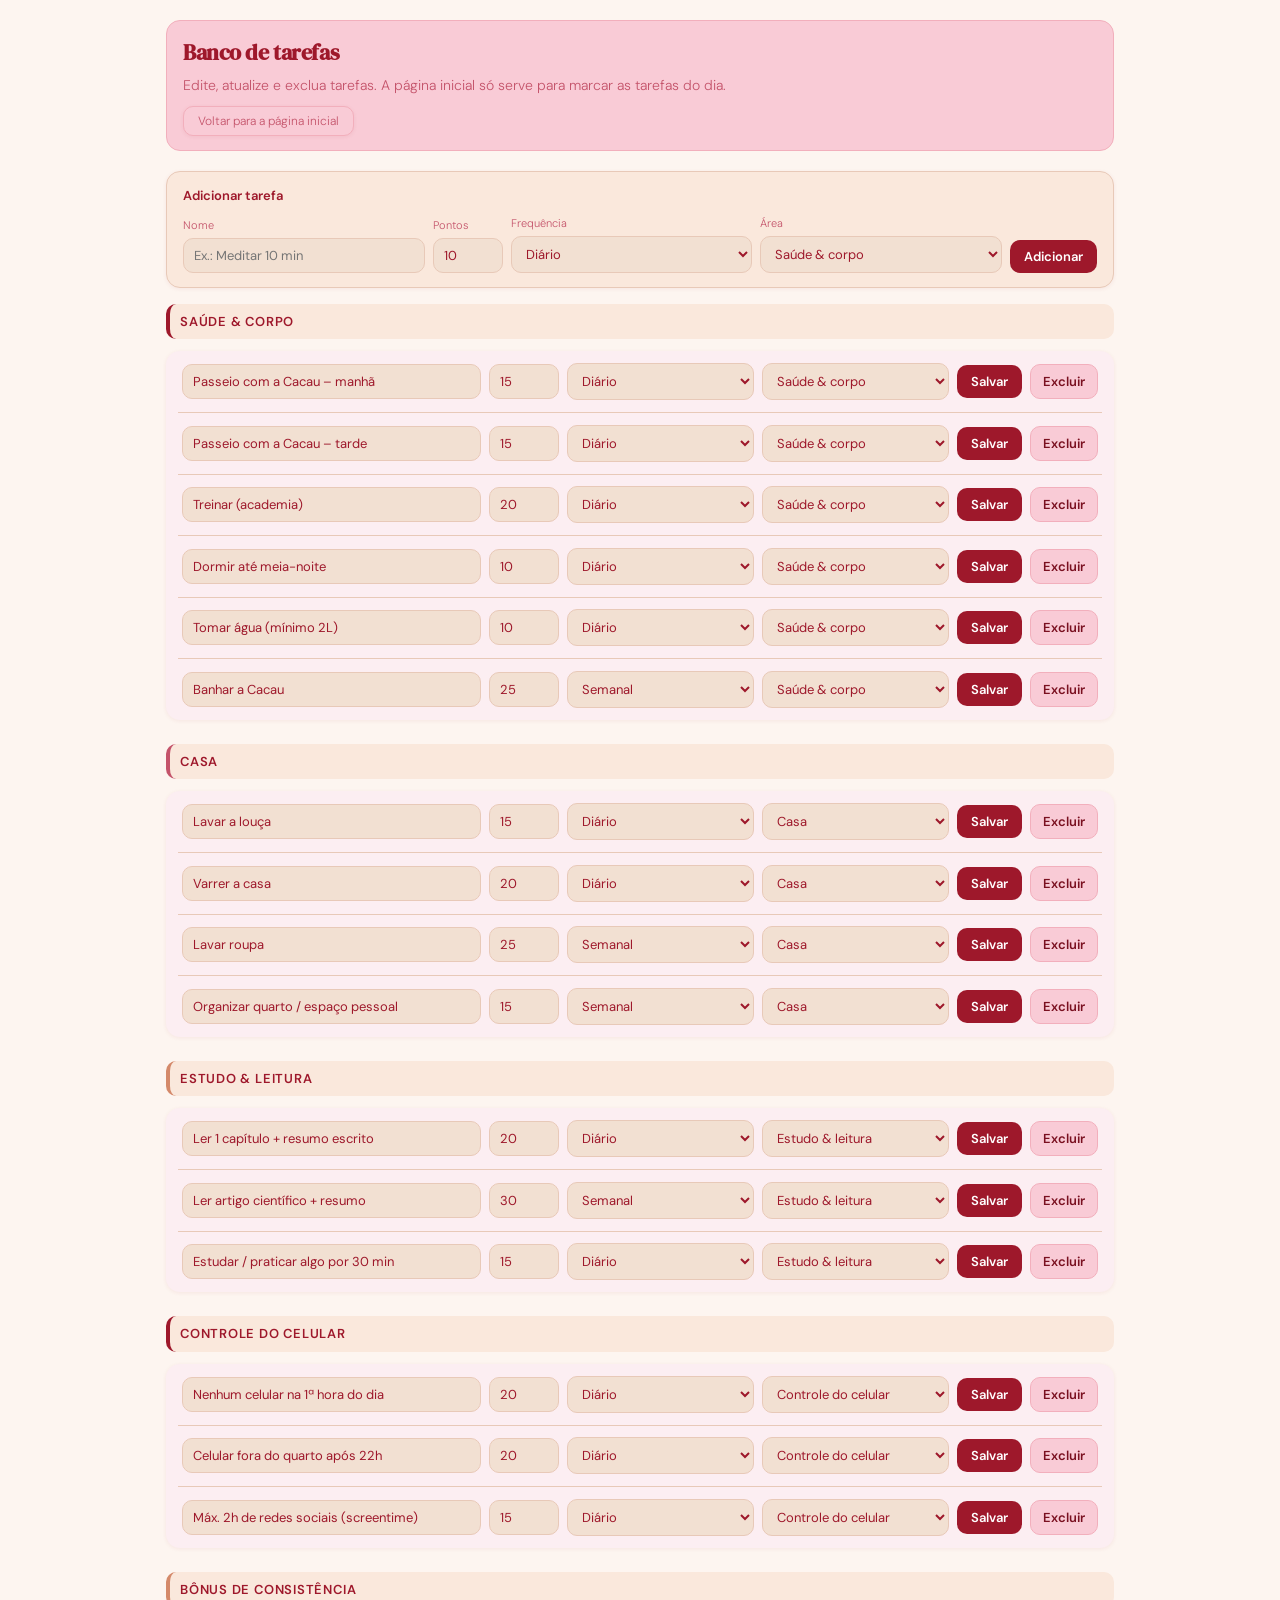
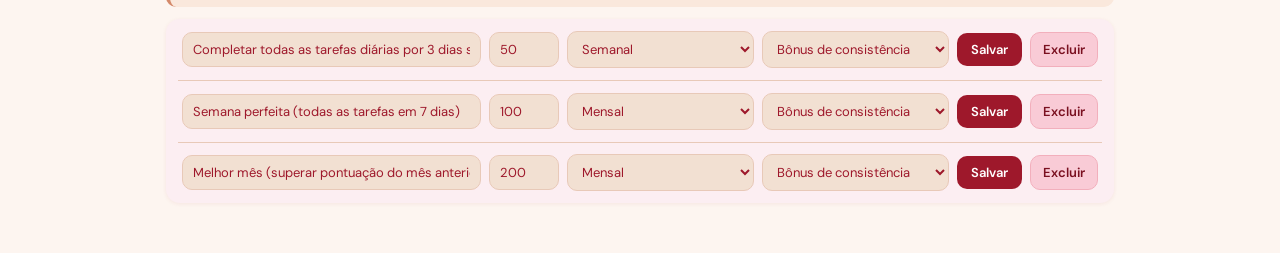
==== tarefas_banco.html @ 7c619a6f "Initial commit" ====
<!DOCTYPE html>
<html lang="pt-BR">
<head>
  <meta charset="utf-8">
  <meta name="viewport" content="width=device-width, initial-scale=1">
  <title>Banco de tarefas</title>
  <link rel="stylesheet" href="sistema_de_pontos_rotina.css">
  <link rel="icon" href="icon.png" type="image/png">
</head>
<body>
  <div class="page">
    <header class="page-header">
      <h1 class="page-title">Banco de tarefas</h1>
      <p class="page-lead">
        Edite, atualize e exclua tarefas. A página inicial só serve para marcar as tarefas do dia.
      </p>
      <div style="margin-top: 10px; display: flex; gap: 10px; flex-wrap: wrap; align-items: center;">
        <a class="reset-btn" href="sistema_de_pontos_rotina.html" style="text-decoration: none; display: inline-flex; align-items: center; justify-content: center;">
          Voltar para a página inicial
        </a>
      </div>
    </header>

    <section class="add-task-card" aria-label="Adicionar tarefa">
      <h2 class="add-task-title">Adicionar tarefa</h2>
      <form class="add-task-grid" id="add-task-form" autocomplete="off">
        <div class="add-task-field add-task-field--wide">
          <label for="add-task-name">Nome</label>
          <input type="text" id="add-task-name" required maxlength="120" placeholder="Ex.: Meditar 10 min">
        </div>
        <div class="add-task-field">
          <label for="add-task-pts">Pontos</label>
          <input type="number" id="add-task-pts" value="10" min="1" max="999" step="1" required>
        </div>
        <div class="add-task-field">
          <label for="add-task-freq">Frequência</label>
          <select id="add-task-freq">
            <option value="diário">Diário</option>
            <option value="semanal">Semanal</option>
            <option value="mensal">Mensal</option>
          </select>
        </div>
        <div class="add-task-field">
          <label for="add-task-section">Área</label>
          <select id="add-task-section"></select>
        </div>
        <div class="add-task-field add-task-field--wide">
          <button type="submit" class="add-task-submit">Adicionar</button>
        </div>
      </form>
    </section>

    <div id="admin-mount"></div>
  </div>

  <script>
    const STORAGE_KEY = 'sistemaPontosRotina_v2';
    const STORAGE_KEY_V1 = 'sistemaPontosRotina_v1';

    const SECTION_META = [
      { key: 'saude', label: 'Saúde & corpo', titleClass: 'section-title--tight section-title--saude' },
      { key: 'casa', label: 'Casa', titleClass: 'section-title--casa' },
      { key: 'estudo', label: 'Estudo & leitura', titleClass: 'section-title--estudo' },
      { key: 'cel', label: 'Controle do celular', titleClass: 'section-title--cel' },
      { key: 'bonus', label: 'Bônus de consistência', titleClass: 'section-title--bonus' }
    ];

    const DEFAULT_TASKS_ALL = [
      { id: 't01', name: 'Passeio com a Cacau – manhã', pts: 15, freq: 'diário', section: 'saude' },
      { id: 't02', name: 'Passeio com a Cacau – tarde', pts: 15, freq: 'diário', section: 'saude' },
      { id: 't03', name: 'Treinar (academia)', pts: 20, freq: 'diário', section: 'saude' },
      { id: 't04', name: 'Dormir até meia-noite', pts: 10, freq: 'diário', section: 'saude' },
      { id: 't05', name: 'Tomar água (mínimo 2L)', pts: 10, freq: 'diário', section: 'saude' },
      { id: 't06', name: 'Banhar a Cacau', pts: 25, freq: 'semanal', section: 'saude' },
      { id: 't07', name: 'Lavar a louça', pts: 15, freq: 'diário', section: 'casa' },
      { id: 't08', name: 'Varrer a casa', pts: 20, freq: 'diário', section: 'casa' },
      { id: 't09', name: 'Lavar roupa', pts: 25, freq: 'semanal', section: 'casa' },
      { id: 't10', name: 'Organizar quarto / espaço pessoal', pts: 15, freq: 'semanal', section: 'casa' },
      { id: 't11', name: 'Ler 1 capítulo + resumo escrito', pts: 20, freq: 'diário', section: 'estudo' },
      { id: 't12', name: 'Ler artigo científico + resumo', pts: 30, freq: 'semanal', section: 'estudo' },
      { id: 't13', name: 'Estudar / praticar algo por 30 min', pts: 15, freq: 'diário', section: 'estudo' },
      { id: 't14', name: 'Nenhum celular na 1ª hora do dia', pts: 20, freq: 'diário', section: 'cel' },
      { id: 't15', name: 'Celular fora do quarto após 22h', pts: 20, freq: 'diário', section: 'cel' },
      { id: 't16', name: 'Máx. 2h de redes sociais (screentime)', pts: 15, freq: 'diário', section: 'cel' },
      { id: 't17', name: 'Completar todas as tarefas diárias por 3 dias seguidos', pts: 50, freq: 'semanal', section: 'bonus' },
      { id: 't18', name: 'Semana perfeita (todas as tarefas em 7 dias)', pts: 100, freq: 'mensal', section: 'bonus' },
      { id: 't19', name: 'Melhor mês (superar pontuação do mês anterior)', pts: 200, freq: 'mensal', section: 'bonus' }
    ];

    function cloneTasks(arr) {
      return JSON.parse(JSON.stringify(arr));
    }

    function newTaskId() {
      return 't_' + Date.now().toString(36) + '_' + Math.random().toString(36).slice(2, 8);
    }

    function normalizeTasks(arr) {
      const allowedFreq = { 'diário': 1, 'semanal': 1, 'mensal': 1 };
      const allowedSec = { saude: 1, casa: 1, estudo: 1, cel: 1, bonus: 1 };
      const out = [];
      const seen = {};
      (Array.isArray(arr) ? arr : []).forEach(function (t) {
        let id = String(t.id || '').trim();
        if (!id) id = newTaskId();
        while (seen[id]) id = newTaskId();
        seen[id] = 1;
        const section = allowedSec[t.section] ? t.section : 'saude';
        const freq = allowedFreq[t.freq] ? t.freq : 'diário';
        let pts = parseInt(t.pts, 10);
        if (!pts || pts < 1) pts = 1;
        if (pts > 999) pts = 999;
        let name = String(t.name || '').trim();
        if (!name) name = 'Tarefa';
        out.push({ id: id, name: name, pts: pts, freq: freq, section: section });
      });
      return out;
    }

    function loadState() {
      const empty = { rate: 0.25, days: {}, tasks: cloneTasks(DEFAULT_TASKS_ALL) };
      try {
        let raw = localStorage.getItem(STORAGE_KEY);
        if (!raw) {
          const oldRaw = localStorage.getItem(STORAGE_KEY_V1);
          if (oldRaw) {
            const o = JSON.parse(oldRaw);
            const rate = typeof o.rate === 'number' && !isNaN(o.rate) ? o.rate : 0.25;
            const days = o.days && typeof o.days === 'object' && !Array.isArray(o.days) ? o.days : {};
            const migrated = { rate: rate, days: days, tasks: cloneTasks(DEFAULT_TASKS_ALL) };
            try { localStorage.setItem(STORAGE_KEY, JSON.stringify(migrated)); } catch (e2) { /* ignore */ }
            return migrated;
          }
          return empty;
        }

        const o = JSON.parse(raw);
        const rate = typeof o.rate === 'number' && !isNaN(o.rate) ? o.rate : 0.25;
        const days = o.days && typeof o.days === 'object' && !Array.isArray(o.days) ? o.days : {};
        var tasks;
        if (Array.isArray(o.tasks)) tasks = normalizeTasks(o.tasks);
        else tasks = cloneTasks(DEFAULT_TASKS_ALL);
        return { rate: rate, days: days, tasks: tasks };
      } catch (e) {
        return empty;
      }
    }

    function persist() {
      try {
        localStorage.setItem(STORAGE_KEY, JSON.stringify({
          rate: state.rate,
          days: state.days,
          tasks: state.tasks
        }));
      } catch (e) { /* quota / private mode */ }
    }

    function pruneDayTaskIds() {
      var valid = {};
      state.tasks.forEach(function (t) { valid[t.id] = 1; });
      Object.keys(state.days).forEach(function (d) {
        var arr = state.days[d];
        if (!Array.isArray(arr)) return;
        var f = arr.filter(function (id) { return valid[id]; });
        if (f.length === 0) delete state.days[d];
        else if (f.length !== arr.length) state.days[d] = f;
      });
    }

    function fillSectionSelect() {
      const sel = document.getElementById('add-task-section');
      sel.innerHTML = '';
      SECTION_META.forEach(function (sec) {
        const opt = document.createElement('option');
        opt.value = sec.key;
        opt.textContent = sec.label;
        sel.appendChild(opt);
      });
    }

    function renderTasks() {
      const mount = document.getElementById('admin-mount');
      mount.innerHTML = '';
      const bySection = {};
      state.tasks.forEach(function (t) {
        if (!bySection[t.section]) bySection[t.section] = [];
        bySection[t.section].push(t);
      });

      SECTION_META.forEach(function (sec) {
        const list = bySection[sec.key];
        if (!list || list.length === 0) return;

        const title = document.createElement('div');
        title.className = 'section-title ' + sec.titleClass;
        title.textContent = sec.label;
        mount.appendChild(title);

        const card = document.createElement('div');
        card.className = 'task-card';

        list.forEach(function (task, idx) {
          if (idx > 0) {
            const div = document.createElement('div');
            div.className = 'divider';
            card.appendChild(div);
          }

          const row = document.createElement('div');
          row.className = 'admin-task-row';
          row.dataset.taskId = task.id;

          row.innerHTML = '' +
            '<input class="admin-task-input admin-task-input--name" type="text" maxlength="120" value="' + escapeHtml(task.name) + '" aria-label="Nome">' +
            '<input class="admin-task-input admin-task-input--pts" type="number" min="1" max="999" step="1" value="' + String(task.pts) + '" aria-label="Pontos">' +
            buildFreqSelect(task.freq) +
            buildSectionSelect(task.section) +
            '<button type="button" class="admin-task-save">Salvar</button>' +
            '<button type="button" class="admin-task-del">Excluir</button>';

          card.appendChild(row);
        });

        mount.appendChild(card);
      });
    }

    function buildFreqSelect(selected) {
      const daily = selected === 'diário' ? 'selected' : '';
      const weekly = selected === 'semanal' ? 'selected' : '';
      const monthly = selected === 'mensal' ? 'selected' : '';
      return '' +
        '<select class="admin-task-input admin-task-input--freq" aria-label="Frequência">' +
          '<option value="diário" ' + daily + '>Diário</option>' +
          '<option value="semanal" ' + weekly + '>Semanal</option>' +
          '<option value="mensal" ' + monthly + '>Mensal</option>' +
        '</select>';
    }

    function buildSectionSelect(selected) {
      var opts = '';
      SECTION_META.forEach(function (sec) {
        const s = selected === sec.key ? 'selected' : '';
        opts += '<option value="' + sec.key + '" ' + s + '>' + escapeHtml(sec.label) + '</option>';
      });
      return '' +
        '<select class="admin-task-input admin-task-input--section" aria-label="Área">' +
          opts +
        '</select>';
    }

    function escapeHtml(str) {
      return String(str)
        .replace(/&/g, '&amp;')
        .replace(/</g, '&lt;')
        .replace(/>/g, '&gt;')
        .replace(/"/g, '&quot;')
        .replace(/'/g, '&#039;');
    }

    function readRowValues(row) {
      const id = row.dataset.taskId;
      const nameEl = row.querySelector('.admin-task-input--name');
      const ptsEl = row.querySelector('.admin-task-input--pts');
      const freqEl = row.querySelector('.admin-task-input--freq');
      const secEl = row.querySelector('.admin-task-input--section');

      let name = (nameEl.value || '').trim();
      if (!name) name = 'Tarefa';

      let pts = parseInt(ptsEl.value, 10);
      if (!pts || pts < 1) pts = 1;
      if (pts > 999) pts = 999;

      const freq = freqEl.value || 'diário';
      const section = secEl.value || 'saude';

      return { id: id, name: name, pts: pts, freq: freq, section: section };
    }

    document.getElementById('admin-mount').addEventListener('click', function (e) {
      const saveBtn = e.target.closest('.admin-task-save');
      const delBtn = e.target.closest('.admin-task-del');

      const row = e.target.closest('.admin-task-row');
      if (!row) return;

      if (delBtn) {
        e.preventDefault();
        var id = row.dataset.taskId;
        if (!confirm('Excluir esta tarefa?')) return;
        const idx = state.tasks.findIndex(function (t) { return t.id === id; });
        if (idx !== -1) state.tasks.splice(idx, 1);
        pruneDayTaskIds();
        persist();
        renderTasks();
        return;
      }

      if (saveBtn) {
        e.preventDefault();
        var values = readRowValues(row);
        const t = state.tasks.find(function (x) { return x.id === values.id; });
        if (!t) return;
        t.name = values.name;
        t.pts = values.pts;
        t.freq = values.freq;
        t.section = values.section;
        persist();
        pruneDayTaskIds();
        renderTasks();
      }
    });

    document.getElementById('add-task-form').addEventListener('submit', function (e) {
      e.preventDefault();
      const nameEl = document.getElementById('add-task-name');
      const ptsEl = document.getElementById('add-task-pts');
      const freqEl = document.getElementById('add-task-freq');
      const secEl = document.getElementById('add-task-section');

      let pts = parseInt(ptsEl.value, 10);
      if (!pts || pts < 1) pts = 1;
      if (pts > 999) pts = 999;

      const name = (nameEl.value || '').trim() || 'Tarefa';
      const freq = freqEl.value || 'diário';
      const section = secEl.value || 'saude';

      state.tasks.push({
        id: newTaskId(),
        name: name,
        pts: pts,
        freq: freq,
        section: section
      });

      nameEl.value = '';
      ptsEl.value = '10';
      persist();
      renderTasks();
    });

    const state = loadState();
    fillSectionSelect();
    pruneDayTaskIds();
    renderTasks();
  </script>
</body>
</html>
---- sistema_de_pontos_rotina.css ----
/* Google Fonts */
@import url('https://fonts.googleapis.com/css2?family=DM+Serif+Display:ital@0;1&family=DM+Sans:wght@300;400;500&display=swap');

/* ─────────────────────────────────────────────
   TOKENS DE COR — paleta completa expandida
   ───────────────────────────────────────────── */
:root {
  /* Originais */
  --rosa-claro:   #F9CBD6;
  --rosa-medio:   #F2AFBC;
  --vinho:        #9E182B;
  --bege:         #F2E0D2;

  /* Novos — complementares */
  --bg-page:      #FDF5F0;   /* fundo geral (mais claro que o bege) */
  --bg-card:      #FAE8DC;   /* cards neutros */
  --bg-card-alt:  #FCEEF2;   /* cards tom rosa pálido */
  --rosa-hover:   #E8A0B0;   /* hover de elementos rosa */
  --rosa-escuro:  #C4536A;   /* labels, ícones, subtextos de destaque */
  --vinho-deep:   #7A1020;   /* hover do vinho / texto máximo */
  --bege-rosado:  #E8C9B8;   /* bordas bege / divisores */
  --terracota:    #D4896A;   /* subtextos quentes / pts concluídos */

  /* Mapeamento para as variáveis usadas no CSS */
  --font-sans: 'DM Sans', system-ui, -apple-system, sans-serif;
  --color-text-primary:        var(--vinho);
  --color-text-secondary:      var(--rosa-escuro);
  --color-background-primary:  var(--bege);
  --color-background-secondary: var(--rosa-claro);
  --color-border-secondary:    var(--rosa-medio);
  --color-border-tertiary:     var(--rosa-medio);
  --border-radius-md: 10px;
  --border-radius-lg: 14px;
  --accent-green:  var(--vinho);
  --accent-amber:  var(--terracota);
  --page-bg:       var(--bg-page);
  --shadow-card:   0 1px 4px rgba(158, 24, 43, 0.07);
}

*,
*::before,
*::after {
  box-sizing: border-box;
  margin: 0;
  padding: 0;
}

html {
  -webkit-text-size-adjust: 100%;
}

body {
  font-family: var(--font-sans);
  font-weight: 300;
  line-height: 1.5;
  color: var(--color-text-primary);
  background: var(--page-bg);
  min-height: 100vh;
}

/* ── Tipografia ── */
.heading,
.stat-value,
.page-title,
.metric-value,
.calendar-selected strong {
  font-family: 'DM Serif Display', serif;
  font-weight: 400;
}

.label, .badge {
  font-family: 'DM Sans', sans-serif;
  font-weight: 400;
}

/* ── Layout ── */
.page {
  max-width: 980px;
  margin: 0 auto;
  padding: 1.25rem 1rem 2.5rem;
}

/* ── Cabeçalho ── */
.page-header {
  margin-bottom: 1.25rem;
  padding: 16px 16px 14px;
  background: var(--rosa-claro);
  border: 0.5px solid var(--rosa-medio);
  border-radius: var(--border-radius-lg);
}

.page-title {
  font-size: 1.35rem;
  font-weight: 600;
  letter-spacing: -0.02em;
  color: var(--vinho);
}

.page-lead {
  margin-top: 0.35rem;
  font-size: 0.875rem;
  color: var(--rosa-escuro);
}

/* ── Grid principal ── */
.container {
  padding: 0;
  max-width: 100%;
}

@media (min-width: 641px) {
  .container {
    display: block;
    position: relative;
    /* Reserva espaço à direita para o calendário não sobrepor o conteúdo */
    padding-right: calc(clamp(220px, 26vw, 280px) + 18px);
  }

  .calendar-card {
    width: clamp(260px, 26vw, 280px);
    position: absolute;
    right: 0;
    top: 0;
    aspect-ratio: 1 / 1;
    padding: 8px 10px 10px;
    margin-bottom: 0;
    overflow: visible;
    display: flex;
    flex-direction: column;
    gap: 4px;
  }

  .calendar-head   { flex-wrap: nowrap; gap: 4px; margin-bottom: 0; }
  .calendar-title  { font-size: 0.9rem; white-space: nowrap; overflow: visible; text-overflow: clip; }
  .cal-nav         { width: 26px; height: 26px; font-size: 1rem; }
  .cal-today       { padding: 5px 10px; font-size: 10px; }
  .calendar-weekdays { gap: 1px; margin-bottom: 0; font-size: 9px; letter-spacing: 0.03em; }
  .calendar-grid   { gap: 1px; flex: 1 1 auto; min-height: 0; }
  .cal-cell        { max-height: 24px; font-size: 11px; border-radius: 7px; }

  .cal-cell--haspts:not(.cal-cell--selected)::after { bottom: 3px; width: 3px; height: 3px; }
  .cal-cell--full:not(.cal-cell--selected)::after   { width: 4px; height: 4px; }

  .calendar-selected {
    margin-top: 0;
    font-size: 9px;
    white-space: nowrap;
    overflow: hidden;
    text-overflow: ellipsis;
  }

  /* Sem grid: essas regras viram no-op */
}

@media (max-width: 640px) {
  .container { display: block; }
}

@media (min-width: 641px) and (max-width: 820px) {
  .summary-grid   { grid-template-columns: repeat(2, minmax(0, 1fr)); }
  .calendar-card  { width: clamp(220px, 30vw, 260px); }
  .container {
    padding-right: calc(clamp(220px, 30vw, 260px) + 18px);
  }
}

/* ── Cards de resumo ── */
.summary-grid {
  display: grid;
  grid-template-columns: repeat(3, minmax(0, 1fr));
  gap: 10px;
  margin-bottom: 0.75rem;
}

.summary-grid .metric {
  background: linear-gradient(160deg, var(--bg-card-alt), var(--bege));
}

@media (max-width: 640px) {
  .summary-grid { grid-template-columns: 1fr; }
}

.metric {
  background: var(--bg-card);
  border: 0.5px solid var(--bege-rosado);
  border-radius: var(--border-radius-md);
  padding: 14px 16px;
  box-shadow: var(--shadow-card);
}

.metric-label {
  font-size: 12px;
  color: var(--rosa-escuro);
  margin-bottom: 4px;
}

.metric-value {
  font-size: 22px;
  font-weight: 600;
  color: var(--vinho);
  letter-spacing: -0.02em;
}

.metric-value--accent { color: var(--vinho); }

.metric-sub {
  font-size: 11px;
  color: var(--terracota);
  margin-top: 2px;
}

.metric-input-wrap {
  display: flex;
  align-items: center;
  gap: 6px;
  margin-top: 4px;
}

.rate-input {
  width: 80px;
  font-size: 14px;
  font-weight: 500;
  text-align: center;
}

.rate-input--metric {
  width: 70px;
  font-size: 18px;
  font-weight: 600;
  padding: 0;
  text-align: left;
  color: var(--vinho);
  background: none;
  border: none;
  border-bottom: 1px solid var(--rosa-medio);
  border-radius: 0;
}

.rate-input--metric:focus {
  outline: none;
  border-bottom-color: var(--vinho);
}

/* ── Calendário ── */
.calendar-card {
  background: var(--bg-card);
  border: 0.5px solid var(--bege-rosado);
  border-radius: var(--border-radius-lg);
  padding: 10px 12px 12px;
  margin-bottom: 0.85rem;
  box-shadow: var(--shadow-card);
}

.calendar-head {
  display: flex;
  align-items: center;
  gap: 6px;
  margin-bottom: 8px;
}

.calendar-title {
  flex: 1;
  font-size: 0.95rem;
  font-weight: 600;
  color: var(--vinho);
  text-align: center;
  text-transform: capitalize;
}

.cal-nav {
  width: 30px;
  height: 30px;
  font-size: 1.12rem;
  line-height: 1;
  font-family: inherit;
  color: var(--rosa-escuro);
  background: var(--rosa-claro);
  border: 0.5px solid var(--rosa-medio);
  border-radius: var(--border-radius-md);
  cursor: pointer;
  display: flex;
  align-items: center;
  justify-content: center;
  transition: background 0.15s, border-color 0.15s;
}

.cal-nav:hover {
  background: var(--rosa-hover);
  border-color: var(--rosa-escuro);
}

.cal-nav:focus-visible {
  outline: 2px solid var(--vinho);
  outline-offset: 2px;
}

.cal-today {
  font-size: 11px;
  font-family: inherit;
  font-weight: 500;
  color: var(--vinho);
  background: transparent;
  border: 0.5px solid var(--vinho);
  border-radius: var(--border-radius-md);
  padding: 6px 10px;
  cursor: pointer;
  white-space: nowrap;
  transition: background 0.15s, color 0.15s;
}

.cal-today:hover {
  background: rgba(158, 24, 43, 0.08);
}

.cal-today:focus-visible {
  outline: 2px solid var(--vinho);
  outline-offset: 2px;
}

.calendar-weekdays {
  display: grid;
  grid-template-columns: repeat(7, 1fr);
  gap: 2px;
  margin-bottom: 4px;
  text-align: center;
  font-size: 10px;
  font-weight: 600;
  color: var(--rosa-escuro);
  text-transform: uppercase;
  letter-spacing: 0.04em;
}

.calendar-grid {
  display: grid;
  grid-template-columns: repeat(7, 1fr);
  gap: 2px;
}

.cal-cell {
  aspect-ratio: 1;
  max-height: 34px;
  display: flex;
  flex-direction: column;
  align-items: center;
  justify-content: center;
  font-size: 12px;
  font-weight: 500;
  color: var(--vinho);
  background: var(--rosa-claro);
  border: 0.5px solid transparent;
  border-radius: 9px;
  cursor: pointer;
  font-family: inherit;
  padding: 0;
  position: relative;
  transition: background 0.15s, border-color 0.15s, color 0.15s;
}

.cal-cell:hover:not(:disabled) {
  background: var(--rosa-hover);
  border-color: var(--rosa-medio);
}

.cal-cell:disabled {
  cursor: default;
  opacity: 0.35;
  background: transparent;
}

.cal-cell--muted {
  color: var(--rosa-escuro);
  background: transparent;
}

.cal-cell--today:not(.cal-cell--selected) {
  border-color: var(--rosa-escuro);
}

.cal-cell--selected {
  background: rgba(158, 24, 43, 0.15);
  border-color: var(--vinho);
  color: var(--vinho-deep);
  font-weight: 600;
}

.cal-cell--haspts:not(.cal-cell--selected)::after {
  content: "";
  position: absolute;
  bottom: 4px;
  width: 4px;
  height: 4px;
  border-radius: 50%;
  background: var(--vinho);
}

.cal-cell--full:not(.cal-cell--selected)::after {
  background: var(--terracota);
  width: 5px;
  height: 5px;
}

.cal-cell.cal-cell--pad {
  visibility: hidden;
  pointer-events: none;
  aspect-ratio: 1;
  max-height: 34px;
  background: transparent;
  border: none;
}

.calendar-selected {
  margin-top: 8px;
  font-size: 11px;
  color: var(--rosa-escuro);
  text-align: center;
}

.calendar-selected strong {
  color: var(--vinho);
  font-weight: 600;
}

/* ── Toolbar ── */

.page-toolbar {
  display: flex;
  justify-content: flex-end;
  align-items: center;
  gap: 10px;
  flex-wrap: wrap;
  margin-bottom: 1.25rem;
}

.page-toolbar {
  background: var(--color-background-secondary);
  border: 0.5px solid var(--color-border-tertiary);
  border-radius: var(--border-radius-md);
  padding: 10px 12px;
}

.reset-btn {
  display: inline-flex;
  align-items: center;
  justify-content: center;
  white-space: nowrap;
  line-height: 1;
  font-size: 12px;
  font-family: inherit;
  color: var(--color-text-secondary);
  background: var(--color-background-secondary);
  border: 0.5px solid var(--color-border-tertiary);
  border-radius: var(--border-radius-md);
  padding: 8px 14px;
  cursor: pointer;
  text-decoration: none;
  box-shadow: var(--shadow-card);
  transition: background 0.15s, border-color 0.15s;
}

.reset-btn:visited {
  color: var(--color-text-secondary);
}

.reset-btn:hover {
  background: var(--color-background-primary);
  border-color: var(--color-border-secondary);
}

.reset-btn:focus-visible {
  outline: 2px solid var(--accent-green);
  outline-offset: 2px;
}
/* ── Títulos de seção ── */
.section-title {
  display: flex;
  align-items: center;
  gap: 10px;
  font-size: 13px;
  font-weight: 600;
  color: var(--vinho);
  text-transform: uppercase;
  letter-spacing: 0.06em;
  margin-bottom: 12px;
  margin-top: 1.5rem;
  padding: 8px 10px;
  border-left: 4px solid var(--rosa-medio);
  background: var(--bg-card);
  border-radius: var(--border-radius-md);
}

.section-title.section-title--tight { margin-top: 0; }

/* Cores de destaque por categoria */
.section-title--saude  { border-left-color: var(--vinho); }
.section-title--casa   { border-left-color: var(--rosa-escuro); }
.section-title--estudo { border-left-color: var(--terracota); }
.section-title--cel    { border-left-color: var(--vinho); }
.section-title--bonus  { border-left-color: var(--terracota); }

/* ── Cards de tarefa ── */
.task-card {
  background: var(--bg-card-alt);
  border-radius: var(--border-radius-lg);
  padding: 0;
  margin-bottom: 10px;
  overflow: hidden;
  box-shadow: var(--shadow-card);
}

.sr-only {
  position: absolute;
  width: 1px;
  height: 1px;
  padding: 0;
  margin: -1px;
  overflow: hidden;
  clip: rect(0, 0, 0, 0);
  white-space: nowrap;
  border: 0;
}

/* ── Adicionar tarefa ── */
.add-task-card {
  background: var(--bg-card);
  border: 0.5px solid var(--bege-rosado);
  border-radius: var(--border-radius-lg);
  padding: 14px 16px;
  margin-bottom: 1rem;
  box-shadow: var(--shadow-card);
}

.add-task-title {
  font-size: 13px;
  font-weight: 600;
  color: var(--vinho);
  margin-bottom: 10px;
}

.add-task-grid {
  display: grid;
  grid-template-columns: 1fr 70px 1fr 1fr auto;
  gap: 8px;
  align-items: end;
}

@media (max-width: 640px) {
  .add-task-grid { grid-template-columns: 1fr 1fr; }
  .add-task-grid .add-task-field--wide { grid-column: 1 / -1; }
}

.add-task-field label {
  display: block;
  font-size: 11px;
  color: var(--rosa-escuro);
  margin-bottom: 4px;
}

.add-task-field input,
.add-task-field select {
  width: 100%;
  font-size: 13px;
  font-family: inherit;
  padding: 8px 10px;
  border: 0.5px solid var(--bege-rosado);
  border-radius: var(--border-radius-md);
  background: var(--bege);
  color: var(--vinho);
}

.add-task-field input:focus,
.add-task-field select:focus {
  outline: none;
  border-color: var(--vinho);
  box-shadow: 0 0 0 2px rgba(158, 24, 43, 0.15);
}

.add-task-submit {
  font-size: 13px;
  font-family: inherit;
  font-weight: 600;
  color: #fff;
  background: var(--vinho);
  border: none;
  border-radius: var(--border-radius-md);
  padding: 8px 14px;
  cursor: pointer;
  white-space: nowrap;
  transition: background 0.15s;
}

.add-task-submit:hover {
  background: var(--vinho-deep);
}

.add-task-submit:focus-visible {
  outline: 2px solid var(--vinho);
  outline-offset: 2px;
}

/* ── Linha de tarefa ── */
.task-row {
  display: flex;
  align-items: stretch;
  gap: 0;
  padding: 0;
  transition: background 0.15s;
}

.task-row-main {
  flex: 1;
  display: flex;
  align-items: center;
  gap: 12px;
  padding: 13px 18px;
  min-width: 0;
  cursor: pointer;
  border: none;
  background: var(--bege);
  border-radius: var(--border-radius-md);
  box-shadow: inset 0 0 0 1px rgba(232, 160, 176, 0.5);
  font: inherit;
  text-align: left;
  color: inherit;
  transition: background 0.15s, box-shadow 0.15s;
}

.task-row:hover .task-row-main,
.task-row-main:hover {
  background: var(--bg-card-alt);
  box-shadow: inset 0 0 0 1px rgba(158, 24, 43, 0.25);
}

.task-controls {
  display: flex;
  align-items: center;
  gap: 6px;
  padding: 8px 12px 8px 0;
  flex-shrink: 0;
}

.task-pts-input {
  width: 52px;
  font-size: 13px;
  font-family: inherit;
  font-weight: 600;
  text-align: center;
  padding: 6px 4px;
  border: 0.5px solid var(--bege-rosado);
  border-radius: var(--border-radius-md);
  background: var(--bg-card);
  color: var(--vinho);
}

.task-pts-input:focus {
  outline: none;
  border-color: var(--vinho);
}

.task-remove-btn {
  width: 32px;
  height: 32px;
  display: flex;
  align-items: center;
  justify-content: center;
  font-size: 1.15rem;
  line-height: 1;
  font-family: inherit;
  color: var(--rosa-escuro);
  background: var(--bg-card-alt);
  border: 0.5px solid var(--rosa-medio);
  border-radius: var(--border-radius-md);
  cursor: pointer;
  transition: background 0.15s, color 0.15s;
}

.task-remove-btn:hover {
  background: var(--rosa-hover);
  color: var(--vinho-deep);
  border-color: var(--rosa-escuro);
}

.task-remove-btn:focus-visible {
  outline: 2px solid var(--vinho);
  outline-offset: 2px;
}

.task-row-main:focus-visible {
  outline: none;
  box-shadow: inset 0 0 0 2px var(--vinho);
}

.task-row.done { opacity: 0.55; }

/* ── Checkbox circular ── */
.task-check {
  width: 20px;
  height: 20px;
  border-radius: 50%;
  border: 1.5px solid var(--rosa-medio);
  display: flex;
  align-items: center;
  justify-content: center;
  flex-shrink: 0;
  transition: all 0.15s;
}

.task-row.done .task-check {
  background: var(--vinho);
  border-color: var(--vinho);
}

.checkmark { display: none; color: white; font-size: 11px; font-weight: 700; }
.task-row.done .checkmark { display: block; }

.task-name {
  flex: 1;
  font-size: 14px;
  color: var(--vinho);
  min-width: 0;
}

.task-row.done .task-name {
  text-decoration: line-through;
  color: var(--terracota);
}

.task-pts {
  font-size: 13px;
  font-weight: 600;
  color: var(--vinho);
  white-space: nowrap;
}

.task-freq {
  font-size: 11px;
  color: var(--rosa-escuro);
  background: var(--bg-card-alt);
  border: 0.5px solid var(--rosa-medio);
  border-radius: 4px;
  padding: 2px 6px;
  margin-left: 4px;
  flex-shrink: 0;
}

/* ── Streak ── */
.streak-box {
  background: var(--bg-card);
  border: 0.5px solid var(--bege-rosado);
  border-radius: var(--border-radius-lg);
  padding: 14px 16px;
  margin-bottom: 8px;
}

.streak-title {
  font-size: 13px;
  font-weight: 500;
  color: var(--vinho);
  margin-bottom: 4px;
}

.streak-desc {
  font-size: 12px;
  color: var(--rosa-escuro);
}

.streak-pts {
  font-size: 13px;
  font-weight: 500;
  color: var(--terracota);
  float: right;
}

/* ── Taxa ── */
.rate-row {
  display: flex;
  align-items: center;
  gap: 12px;
  background: var(--bg-card-alt);
  border: 0.5px solid var(--rosa-medio);
  border-radius: var(--border-radius-md);
  padding: 12px 16px;
  margin-bottom: 1rem;
}

.rate-label {
  font-size: 13px;
  color: var(--rosa-escuro);
  flex: 1;
}

.rate-result {
  font-size: 13px;
  font-weight: 500;
  color: var(--vinho);
  white-space: nowrap;
}

/* ── Ações ── */
.ask-actions {
  margin-top: 1.5rem;
  padding-top: 1rem;
  border-top: 1px solid var(--bege-rosado);
}

.ask-btn {
  display: block;
  width: 100%;
  font-size: 13px;
  font-family: inherit;
  color: var(--rosa-escuro);
  background: var(--bg-card-alt);
  border: 0.5px solid var(--rosa-medio);
  border-radius: var(--border-radius-md);
  padding: 12px 16px;
  cursor: pointer;
  text-align: left;
  margin-top: 0.5rem;
  box-shadow: var(--shadow-card);
  transition: background 0.15s, border-color 0.15s;
}

.ask-btn:first-child { margin-top: 0; }

.ask-btn:hover {
  background: var(--rosa-hover);
  border-color: var(--rosa-escuro);
}

.ask-btn:focus-visible {
  outline: 2px solid var(--vinho);
  outline-offset: 2px;
}

/* ── Divisor ── */
.divider {
  height: 0.5px;
  background: var(--bege-rosado);
  margin: 0 12px;
}

/* ── Badges de categoria ── */
.cat-badge {
  display: inline-block;
  font-size: 11px;
  padding: 2px 7px;
  border-radius: 4px;
  margin-right: 6px;
  font-weight: 500;
}

.badge-saude {
  background: var(--rosa-claro);
  color: var(--vinho-deep);
  border: 0.5px solid var(--rosa-medio);
}

.badge-casa {
  background: var(--bg-card);
  color: var(--vinho);
  border: 0.5px solid var(--bege-rosado);
}

.badge-estudo {
  background: var(--bg-card-alt);
  color: var(--rosa-escuro);
  border: 0.5px solid var(--rosa-medio);
}

.badge-cel {
  background: var(--rosa-claro);
  color: var(--vinho-deep);
  border: 0.5px solid var(--rosa-medio);
}

/* ── Admin (banco de tarefas) ── */
.admin-task-row {
  display: grid;
  grid-template-columns: 1.6fr 70px 1fr 1fr auto auto;
  gap: 8px;
  align-items: center;
  padding: 12px 16px;
}

.admin-task-input {
  width: 100%;
  font-size: 13px;
  font-family: inherit;
  padding: 8px 10px;
  border: 0.5px solid var(--bege-rosado);
  border-radius: var(--border-radius-md);
  background: var(--bege);
  color: var(--vinho);
}

.admin-task-save {
  font-size: 13px;
  font-family: inherit;
  font-weight: 600;
  color: #fff;
  background: var(--vinho);
  border: none;
  border-radius: var(--border-radius-md);
  padding: 8px 14px;
  cursor: pointer;
  white-space: nowrap;
  transition: background 0.15s;
}

.admin-task-save:hover {
  background: var(--vinho-deep);
}

.admin-task-del {
  font-size: 13px;
  font-family: inherit;
  font-weight: 600;
  color: var(--vinho-deep);
  background: var(--rosa-claro);
  border: 0.5px solid var(--rosa-medio);
  border-radius: var(--border-radius-md);
  padding: 8px 12px;
  cursor: pointer;
  white-space: nowrap;
  transition: background 0.15s;
}

.admin-task-del:hover {
  background: var(--rosa-hover);
  border-color: var(--rosa-escuro);
}

@media (max-width: 640px) {
  .admin-task-row { grid-template-columns: 1fr; }
}
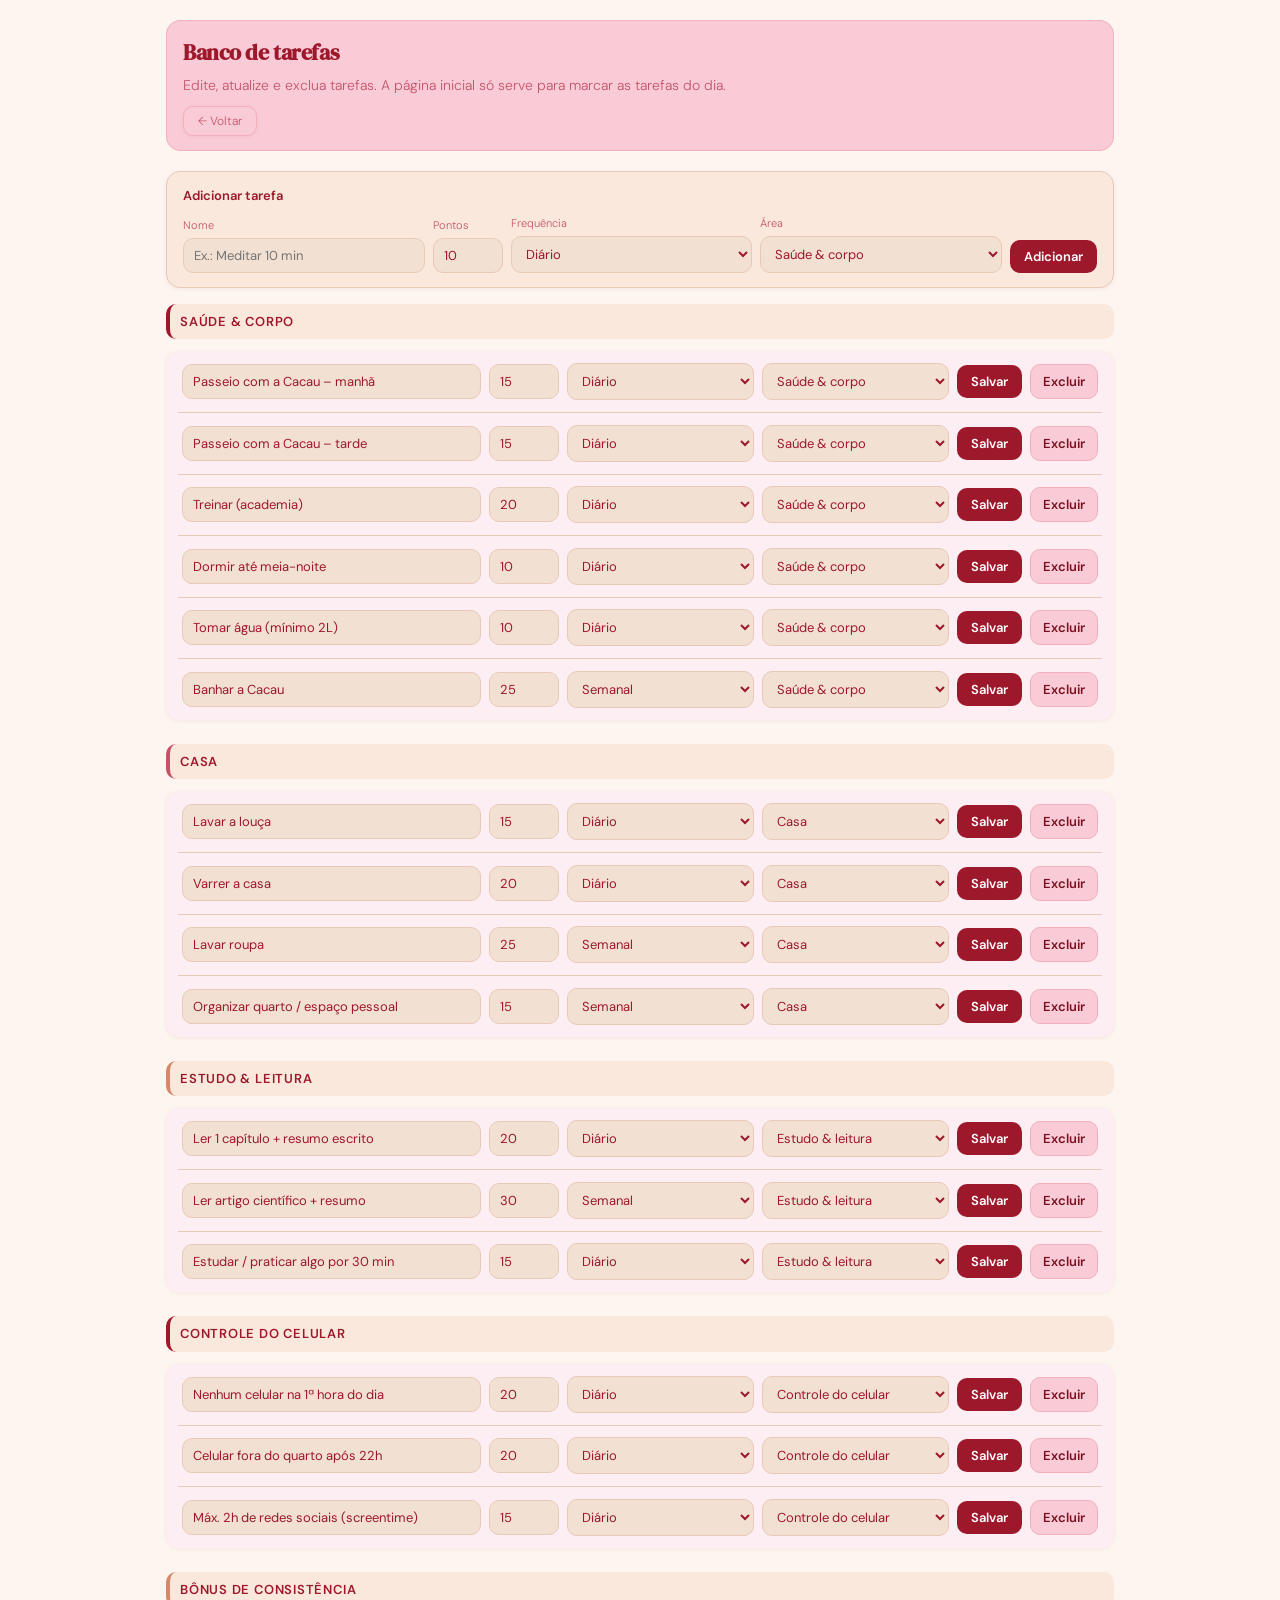
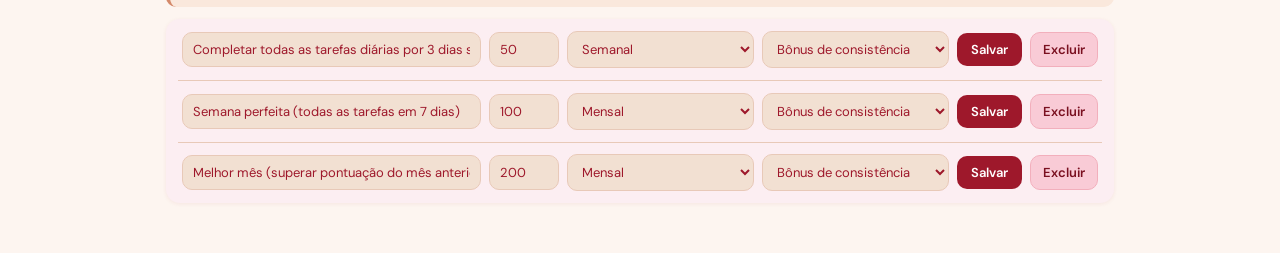
==== commit b910ff67: "Polish UI — center index, add monthly chart, reposition monthly board, fix paths" ====
--- a/tarefas_banco.html
+++ b/tarefas_banco.html
@@ -15,8 +15,8 @@
         Edite, atualize e exclua tarefas. A página inicial só serve para marcar as tarefas do dia.
       </p>
       <div style="margin-top: 10px; display: flex; gap: 10px; flex-wrap: wrap; align-items: center;">
-        <a class="reset-btn" href="sistema_de_pontos_rotina.html" style="text-decoration: none; display: inline-flex; align-items: center; justify-content: center;">
-          Voltar para a página inicial
+        <a class="reset-btn" href="index.html" style="text-decoration: none; display: inline-flex; align-items: center; justify-content: center;">
+          ← Voltar
         </a>
       </div>
     </header>
--- a/sistema_de_pontos_rotina.css
+++ b/sistema_de_pontos_rotina.css
@@ -209,6 +209,90 @@
   margin-top: 2px;
 }
 
+/* ── Board mensal ── */
+.monthly-board {
+  background: var(--bg-card-alt);
+  border: 0.5px solid var(--rosa-medio);
+  border-radius: var(--border-radius-lg);
+  padding: 16px;
+  margin-bottom: 0.75rem;
+  box-shadow: var(--shadow-card);
+}
+
+.monthly-board-title {
+  font-size: 13px;
+  font-weight: 600;
+  color: var(--vinho);
+  text-transform: uppercase;
+  letter-spacing: 0.06em;
+  margin-bottom: 12px;
+  padding-bottom: 10px;
+  border-bottom: 1.5px solid var(--rosa-medio);
+}
+
+.monthly-board-grid {
+  display: grid;
+  grid-template-columns: 1fr 1fr;
+  gap: 12px;
+}
+
+.monthly-stat {
+  background: var(--bege);
+  border: 0.5px solid var(--bege-rosado);
+  border-radius: var(--border-radius-md);
+  padding: 12px 14px;
+  text-align: center;
+}
+
+.monthly-stat-label {
+  font-size: 11px;
+  color: var(--rosa-escuro);
+  margin-bottom: 6px;
+  font-weight: 500;
+}
+
+.monthly-stat-value {
+  font-family: 'DM Serif Display', serif;
+  font-size: 24px;
+  font-weight: 600;
+  color: var(--vinho);
+  letter-spacing: -0.02em;
+}
+
+.monthly-stat-value--accent {
+  color: var(--terracota);
+}
+
+@media (max-width: 640px) {
+  .monthly-board {
+    padding: 14px;
+    margin-bottom: 0.65rem;
+  }
+
+  .monthly-board-title {
+    font-size: 12px;
+    margin-bottom: 10px;
+    padding-bottom: 8px;
+  }
+
+  .monthly-board-grid {
+    gap: 10px;
+  }
+
+  .monthly-stat {
+    padding: 10px 12px;
+  }
+
+  .monthly-stat-label {
+    font-size: 10px;
+    margin-bottom: 4px;
+  }
+
+  .monthly-stat-value {
+    font-size: 20px;
+  }
+}
+
 .metric-input-wrap {
   display: flex;
   align-items: center;
@@ -931,4 +1015,4 @@
 
 @media (max-width: 640px) {
   .admin-task-row { grid-template-columns: 1fr; }
-}+}
